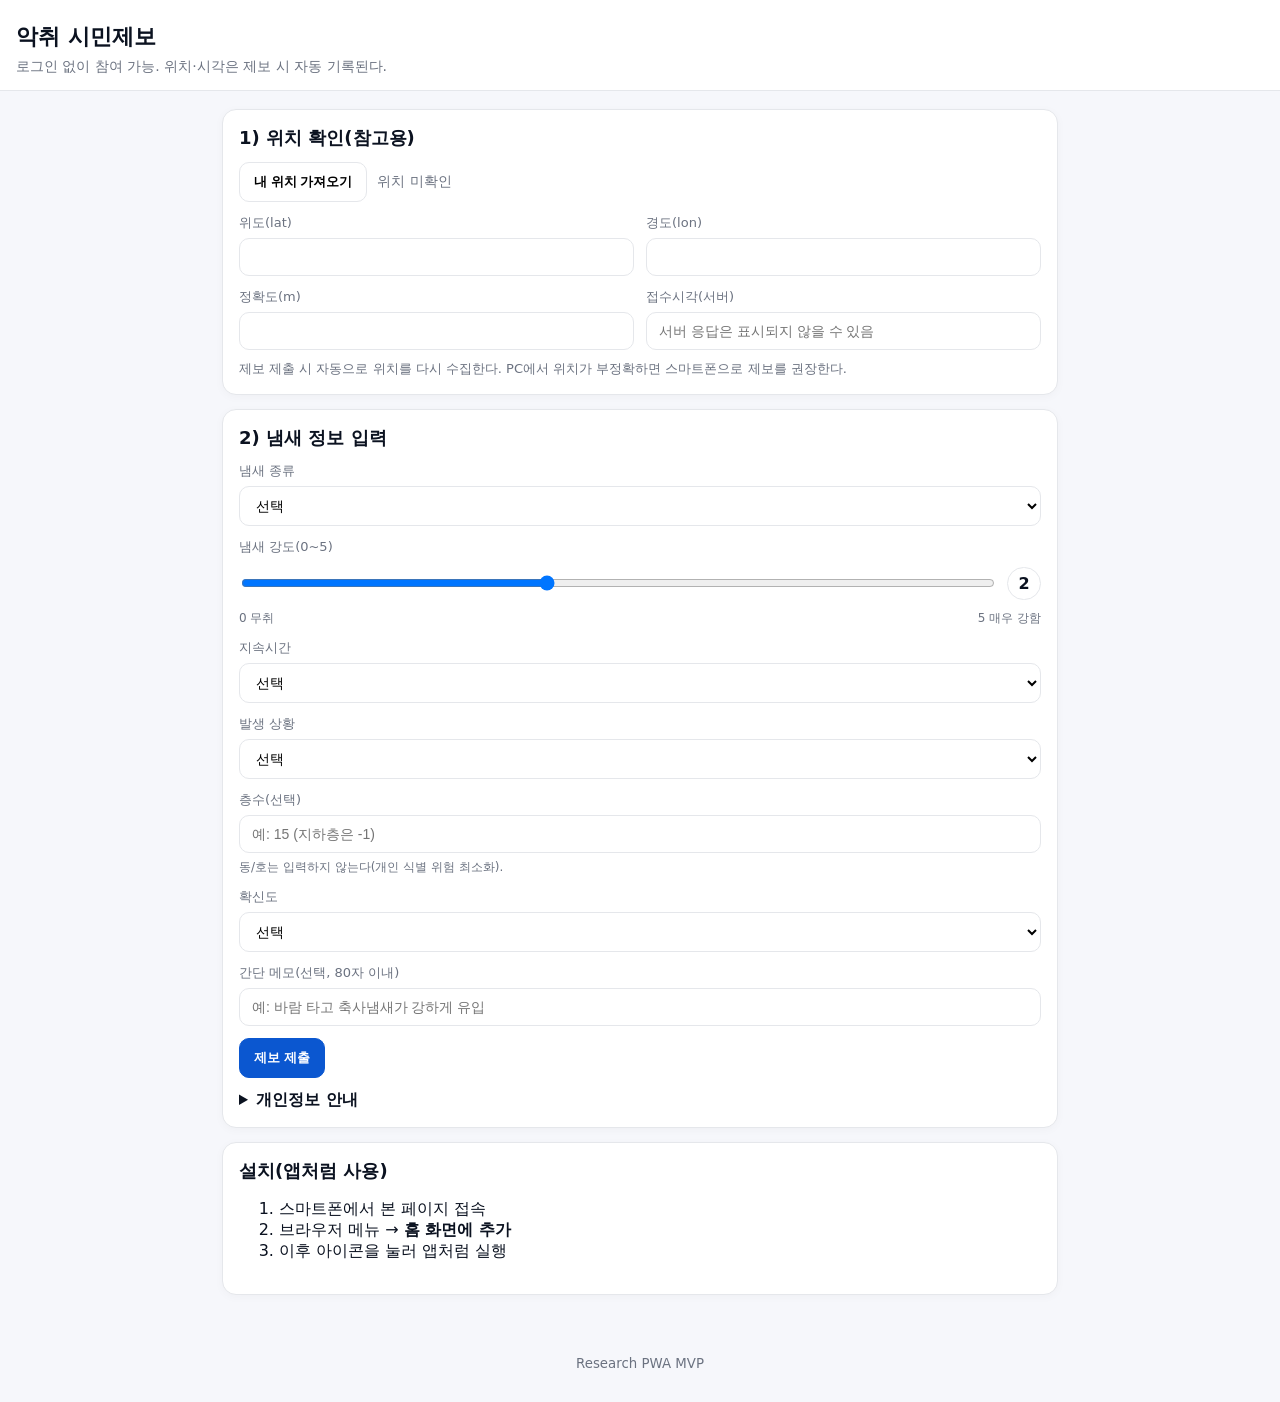
==== index.html @ 5e7ae0ad "Add files via upload" ====
<!doctype html>
<html lang="ko">
<head>
  <meta charset="utf-8" />
  <meta name="viewport" content="width=device-width,initial-scale=1" />
  <title>악취 시민제보</title>
  <link rel="apple-touch-icon" sizes="180x180" href="icon-180.png">
  <link rel="manifest" href="manifest.json" />
  <meta name="theme-color" content="#0b57d0" />
  <link rel="stylesheet" href="styles.css" />
</head>

<body>
  <header class="header">
    <h1>악취 시민제보</h1>
    <p class="sub">로그인 없이 참여 가능. 위치·시각은 제보 시 자동 기록된다.</p>
  </header>

  <main class="container">
    <!-- 1) 위치(참고용) -->
    <section class="card">
      <h2>1) 위치 확인(참고용)</h2>

      <div class="row">
        <button id="btnLocate" class="btn" type="button">내 위치 가져오기</button>
        <span id="locStatus" class="status">위치 미확인</span>
      </div>

      <div class="grid2">
        <div>
          <label>위도(lat)</label>
          <input id="lat" type="text" readonly />
        </div>
        <div>
          <label>경도(lon)</label>
          <input id="lon" type="text" readonly />
        </div>
        <div>
          <label>정확도(m)</label>
          <input id="acc" type="text" readonly />
        </div>
        <div>
          <label>접수시각(서버)</label>
          <input id="serverTime" type="text" readonly placeholder="서버 응답은 표시되지 않을 수 있음" />
        </div>
      </div>

      <p class="hint">제보 제출 시 자동으로 위치를 다시 수집한다. PC에서 위치가 부정확하면 스마트폰으로 제보를 권장한다.</p>
    </section>

    <!-- 2) 제보 입력 -->
    <section class="card">
      <h2>2) 냄새 정보 입력</h2>

      <div class="field">
        <label for="odorType">냄새 종류</label>
        <select id="odorType"></select>
      </div>

      <div class="field">
        <label>냄새 강도(0~5)</label>
        <div class="rangeRow">
          <input id="odorIntensity" type="range" min="0" max="5" step="1" value="2" />
          <span id="odorIntensityVal" class="pill">2</span>
        </div>
        <div class="rangeLegend">
          <span>0 무취</span>
          <span>5 매우 강함</span>
        </div>
      </div>

      <div class="field">
        <label for="durationCode">지속시간</label>
        <select id="durationCode"></select>
      </div>

      <div class="field">
        <label for="contextCode">발생 상황</label>
        <select id="contextCode"></select>
      </div>

      <!-- 층수(A안: 선택 입력) -->
      <div class="field">
        <label for="buildingFloor">층수(선택)</label>
        <input id="buildingFloor" type="number" inputmode="numeric" placeholder="예: 15 (지하층은 -1)" />
        <small class="note">동/호는 입력하지 않는다(개인 식별 위험 최소화).</small>
      </div>

      <div class="field">
        <label for="certaintyCode">확신도</label>
        <select id="certaintyCode"></select>
      </div>

      <div class="field">
        <label for="memoShort">간단 메모(선택, 80자 이내)</label>
        <input id="memoShort" type="text" maxlength="80" placeholder="예: 바람 타고 축사냄새가 강하게 유입" />
      </div>

      <div class="row">
        <button id="btnSubmit" class="btn primary" type="button">제보 제출</button>
        <span id="submitStatus" class="status"></span>
      </div>

      <details class="details">
        <summary>개인정보 안내</summary>
        <ul>
          <li>로그인/이름/연락처를 수집하지 않는다.</li>
          <li>위치(위·경도)와 제보 시각은 제보 처리 목적의 최소 정보로 저장된다.</li>
          <li>아파트의 경우 층수만 선택 입력 가능하며 동/호는 수집하지 않는다.</li>
        </ul>
      </details>
    </section>

    <!-- 설치 안내 -->
    <section class="card">
      <h2>설치(앱처럼 사용)</h2>
      <ol>
        <li>스마트폰에서 본 페이지 접속</li>
        <li>브라우저 메뉴 → <b>홈 화면에 추가</b></li>
        <li>이후 아이콘을 눌러 앱처럼 실행</li>
      </ol>
    </section>
  </main>

  <footer class="footer">
    <small>Research PWA MVP</small>
  </footer>

  <script src="app.js"></script>
</body>
</html>
---- styles.css ----
:root {
  --bg: #f6f7fb;
  --card: #ffffff;
  --text: #0b1220;
  --muted: #6b7280;
  --border: #e5e7eb;
  --primary: #0b57d0;
}

* { box-sizing: border-box; }
body {
  margin: 0;
  font-family: system-ui, -apple-system, Segoe UI, Roboto, "Noto Sans KR", sans-serif;
  color: var(--text);
  background: var(--bg);
}

.header {
  padding: 22px 16px 14px;
  border-bottom: 1px solid var(--border);
  background: #fff;
}
.header h1 { margin: 0 0 6px; font-size: 22px; }
.header .sub { margin: 0; color: var(--muted); font-size: 14px; }

.container {
  max-width: 860px;
  margin: 0 auto;
  padding: 18px 12px 30px;
}

.card {
  background: var(--card);
  border: 1px solid var(--border);
  border-radius: 14px;
  padding: 16px;
  margin-bottom: 14px;
  box-shadow: 0 2px 10px rgba(0,0,0,.03);
}

.card h2 { margin: 0 0 12px; font-size: 18px; }

.row {
  display: flex;
  align-items: center;
  gap: 10px;
  flex-wrap: wrap;
  margin-bottom: 12px;
}

.btn {
  border: 1px solid var(--border);
  background: #fff;
  padding: 10px 14px;
  border-radius: 10px;
  cursor: pointer;
  font-weight: 600;
}
.btn:disabled { opacity: .6; cursor: not-allowed; }

.btn.primary {
  border-color: var(--primary);
  background: var(--primary);
  color: #fff;
}

.status {
  color: var(--muted);
  font-size: 14px;
}
.status[data-kind="ok"] { color: #0f766e; }
.status[data-kind="err"] { color: #b91c1c; }
.status[data-kind="busy"] { color: #1d4ed8; }

.grid2 {
  display: grid;
  grid-template-columns: 1fr 1fr;
  gap: 12px;
}
@media (max-width: 640px) {
  .grid2 { grid-template-columns: 1fr; }
}

label { display: block; font-size: 13px; color: var(--muted); margin-bottom: 6px; }
input, select {
  width: 100%;
  padding: 10px 12px;
  border: 1px solid var(--border);
  border-radius: 10px;
  font-size: 14px;
  background: #fff;
}

.field { margin-bottom: 12px; }

.rangeRow {
  display: flex;
  align-items: center;
  gap: 10px;
}
.rangeRow input[type="range"] { flex: 1; }

.pill {
  min-width: 34px;
  text-align: center;
  border: 1px solid var(--border);
  border-radius: 999px;
  padding: 6px 10px;
  font-weight: 700;
  background: #fff;
}

.rangeLegend {
  display: flex;
  justify-content: space-between;
  font-size: 12px;
  color: var(--muted);
  margin-top: 6px;
}

.hint {
  margin: 10px 0 0;
  font-size: 13px;
  color: var(--muted);
}

.note {
  display: block;
  margin-top: 6px;
  color: var(--muted);
  font-size: 12px;
}

.details summary {
  cursor: pointer;
  font-weight: 700;
  margin-top: 10px;
}

.footer {
  text-align: center;
  color: var(--muted);
  padding: 14px 0 30px;
}
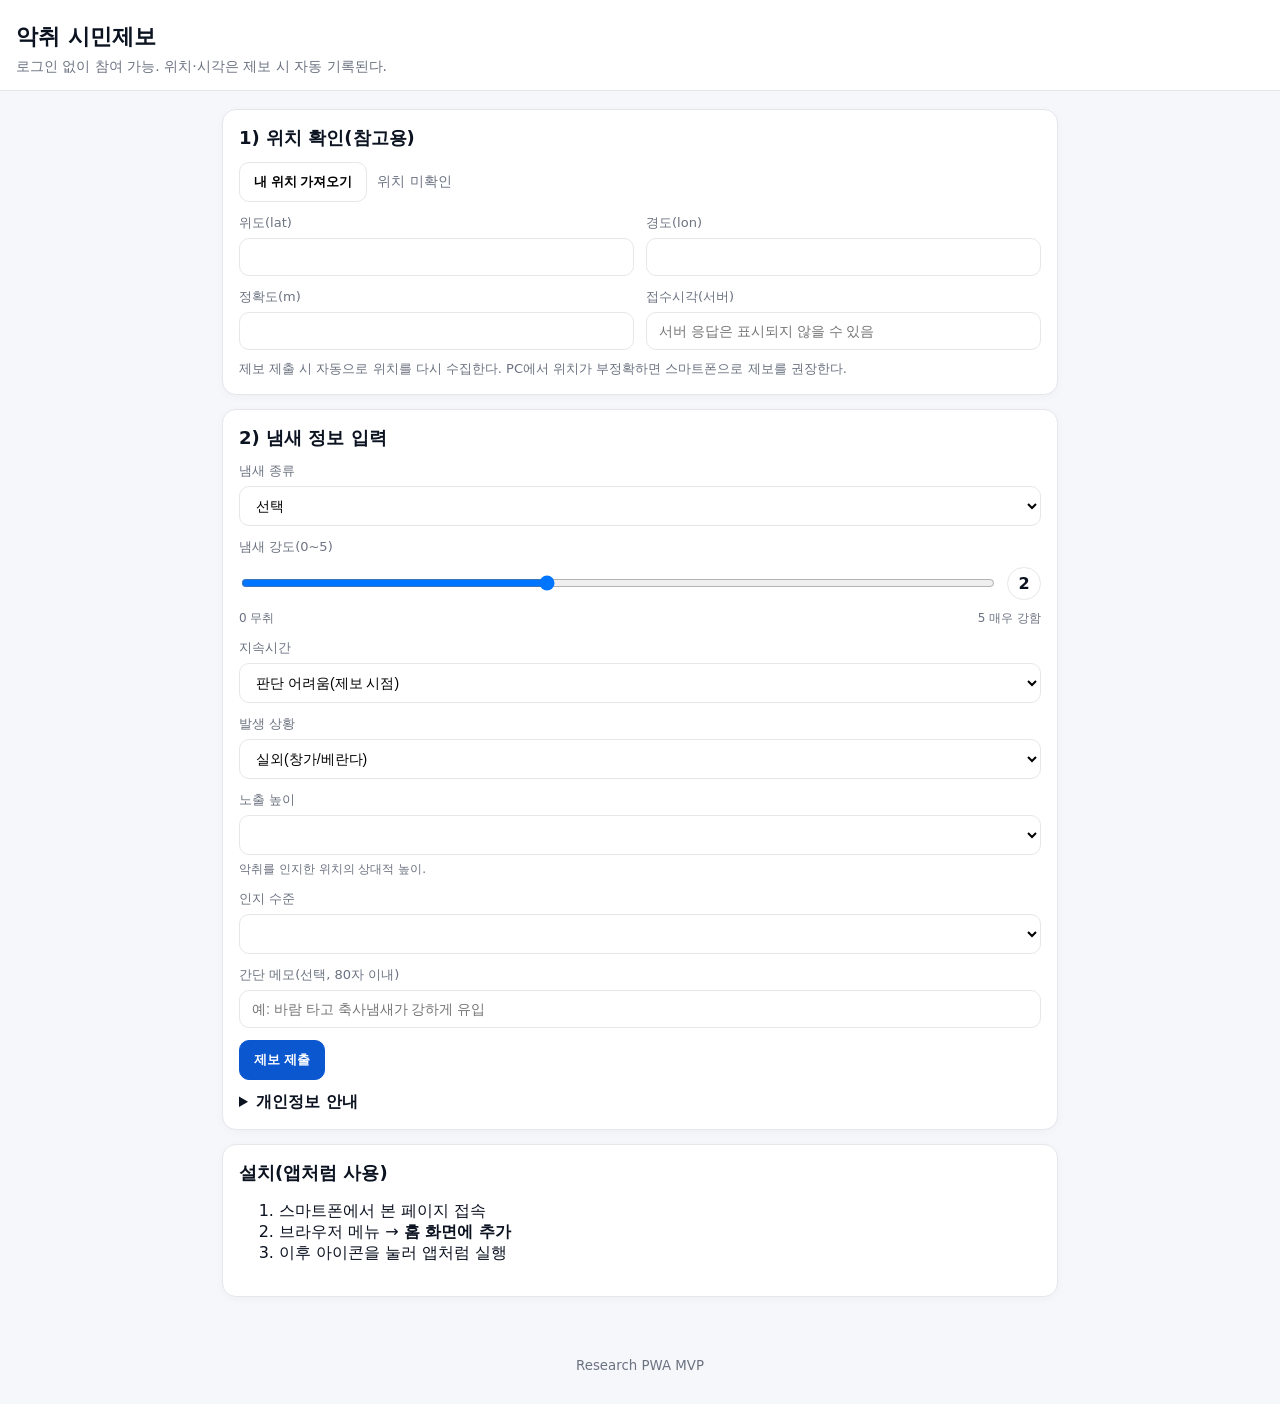
==== commit 0402a188: "Add files via upload" ====
--- a/index.html
+++ b/index.html
@@ -1,131 +1,132 @@
-<!doctype html>
-<html lang="ko">
-<head>
-  <meta charset="utf-8" />
-  <meta name="viewport" content="width=device-width,initial-scale=1" />
-  <title>악취 시민제보</title>
-  <link rel="apple-touch-icon" sizes="180x180" href="icon-180.png">
-  <link rel="manifest" href="manifest.json" />
-  <meta name="theme-color" content="#0b57d0" />
-  <link rel="stylesheet" href="styles.css" />
-</head>
-
-<body>
-  <header class="header">
-    <h1>악취 시민제보</h1>
-    <p class="sub">로그인 없이 참여 가능. 위치·시각은 제보 시 자동 기록된다.</p>
-  </header>
-
-  <main class="container">
-    <!-- 1) 위치(참고용) -->
-    <section class="card">
-      <h2>1) 위치 확인(참고용)</h2>
-
-      <div class="row">
-        <button id="btnLocate" class="btn" type="button">내 위치 가져오기</button>
-        <span id="locStatus" class="status">위치 미확인</span>
-      </div>
-
-      <div class="grid2">
-        <div>
-          <label>위도(lat)</label>
-          <input id="lat" type="text" readonly />
-        </div>
-        <div>
-          <label>경도(lon)</label>
-          <input id="lon" type="text" readonly />
-        </div>
-        <div>
-          <label>정확도(m)</label>
-          <input id="acc" type="text" readonly />
-        </div>
-        <div>
-          <label>접수시각(서버)</label>
-          <input id="serverTime" type="text" readonly placeholder="서버 응답은 표시되지 않을 수 있음" />
-        </div>
-      </div>
-
-      <p class="hint">제보 제출 시 자동으로 위치를 다시 수집한다. PC에서 위치가 부정확하면 스마트폰으로 제보를 권장한다.</p>
-    </section>
-
-    <!-- 2) 제보 입력 -->
-    <section class="card">
-      <h2>2) 냄새 정보 입력</h2>
-
-      <div class="field">
-        <label for="odorType">냄새 종류</label>
-        <select id="odorType"></select>
-      </div>
-
-      <div class="field">
-        <label>냄새 강도(0~5)</label>
-        <div class="rangeRow">
-          <input id="odorIntensity" type="range" min="0" max="5" step="1" value="2" />
-          <span id="odorIntensityVal" class="pill">2</span>
-        </div>
-        <div class="rangeLegend">
-          <span>0 무취</span>
-          <span>5 매우 강함</span>
-        </div>
-      </div>
-
-      <div class="field">
-        <label for="durationCode">지속시간</label>
-        <select id="durationCode"></select>
-      </div>
-
-      <div class="field">
-        <label for="contextCode">발생 상황</label>
-        <select id="contextCode"></select>
-      </div>
-
-      <!-- 층수(A안: 선택 입력) -->
-      <div class="field">
-        <label for="buildingFloor">층수(선택)</label>
-        <input id="buildingFloor" type="number" inputmode="numeric" placeholder="예: 15 (지하층은 -1)" />
-        <small class="note">동/호는 입력하지 않는다(개인 식별 위험 최소화).</small>
-      </div>
-
-      <div class="field">
-        <label for="certaintyCode">확신도</label>
-        <select id="certaintyCode"></select>
-      </div>
-
-      <div class="field">
-        <label for="memoShort">간단 메모(선택, 80자 이내)</label>
-        <input id="memoShort" type="text" maxlength="80" placeholder="예: 바람 타고 축사냄새가 강하게 유입" />
-      </div>
-
-      <div class="row">
-        <button id="btnSubmit" class="btn primary" type="button">제보 제출</button>
-        <span id="submitStatus" class="status"></span>
-      </div>
-
-      <details class="details">
-        <summary>개인정보 안내</summary>
-        <ul>
-          <li>로그인/이름/연락처를 수집하지 않는다.</li>
-          <li>위치(위·경도)와 제보 시각은 제보 처리 목적의 최소 정보로 저장된다.</li>
-          <li>아파트의 경우 층수만 선택 입력 가능하며 동/호는 수집하지 않는다.</li>
-        </ul>
-      </details>
-    </section>
-
-    <!-- 설치 안내 -->
-    <section class="card">
-      <h2>설치(앱처럼 사용)</h2>
-      <ol>
-        <li>스마트폰에서 본 페이지 접속</li>
-        <li>브라우저 메뉴 → <b>홈 화면에 추가</b></li>
-        <li>이후 아이콘을 눌러 앱처럼 실행</li>
-      </ol>
-    </section>
-  </main>
-
-  <footer class="footer">
-    <small>Research PWA MVP</small>
-  </footer>
-
-  <script src="app.js"></script>
-</body>
-</html>
+<!doctype html>
+<html lang="ko">
+<head>
+  <meta charset="utf-8" />
+  <meta name="viewport" content="width=device-width,initial-scale=1" />
+  <title>악취 시민제보</title>
+ <!-- iOS 홈 화면 아이콘 (정식) -->
+  <link rel="apple-touch-icon" sizes="180x180" href="/odor3355/icon-180.png">
+  <link rel="apple-touch-icon-precomposed" sizes="180x180" href="/odor3355/icon-180.png">
+  <link rel="manifest" href="manifest.json" />
+  <meta name="theme-color" content="#0b57d0" />
+  <link rel="stylesheet" href="styles.css" />
+</head>
+
+<body>
+  <header class="header">
+    <h1>악취 시민제보</h1>
+    <p class="sub">로그인 없이 참여 가능. 위치·시각은 제보 시 자동 기록된다.</p>
+  </header>
+
+  <main class="container">
+    <!-- 1) 위치(참고용) -->
+    <section class="card">
+      <h2>1) 위치 확인(참고용)</h2>
+
+      <div class="row">
+        <button id="btnLocate" class="btn" type="button">내 위치 가져오기</button>
+        <span id="locStatus" class="status">위치 미확인</span>
+      </div>
+
+      <div class="grid2">
+        <div>
+          <label>위도(lat)</label>
+          <input id="lat" type="text" readonly />
+        </div>
+        <div>
+          <label>경도(lon)</label>
+          <input id="lon" type="text" readonly />
+        </div>
+        <div>
+          <label>정확도(m)</label>
+          <input id="acc" type="text" readonly />
+        </div>
+        <div>
+          <label>접수시각(서버)</label>
+          <input id="serverTime" type="text" readonly placeholder="서버 응답은 표시되지 않을 수 있음" />
+        </div>
+      </div>
+
+      <p class="hint">제보 제출 시 자동으로 위치를 다시 수집한다. PC에서 위치가 부정확하면 스마트폰으로 제보를 권장한다.</p>
+    </section>
+
+    <!-- 2) 제보 입력 -->
+    <section class="card">
+      <h2>2) 냄새 정보 입력</h2>
+
+      <div class="field">
+        <label for="odorType">냄새 종류</label>
+        <select id="odorType"></select>
+      </div>
+
+      <div class="field">
+        <label>냄새 강도(0~5)</label>
+        <div class="rangeRow">
+          <input id="odorIntensity" type="range" min="0" max="5" step="1" value="2" />
+          <span id="odorIntensityVal" class="pill">2</span>
+        </div>
+        <div class="rangeLegend">
+          <span>0 무취</span>
+          <span>5 매우 강함</span>
+        </div>
+      </div>
+
+      <div class="field">
+        <label for="durationCode">지속시간</label>
+        <select id="durationCode"></select>
+      </div>
+
+      <div class="field">
+        <label for="contextCode">발생 상황</label>
+        <select id="contextCode"></select>
+      </div>
+
+      <div class="field">
+        <label for="exposureHeight">노출 높이</label>
+        <select id="exposureHeight"></select>
+        <small class="note">악취를 인지한 위치의 상대적 높이.</small>
+      </div>
+
+      <div class="field">
+        <label for="perceptionLevel">인지 수준</label>
+        <select id="perceptionLevel"></select>
+      </div>
+
+      <div class="field">
+        <label for="memoShort">간단 메모(선택, 80자 이내)</label>
+        <input id="memoShort" type="text" maxlength="80" placeholder="예: 바람 타고 축사냄새가 강하게 유입" />
+      </div>
+
+      <div class="row">
+        <button id="btnSubmit" class="btn primary" type="button">제보 제출</button>
+        <span id="submitStatus" class="status"></span>
+      </div>
+
+      <details class="details">
+        <summary>개인정보 안내</summary>
+        <ul>
+          <li>로그인/이름/연락처를 수집하지 않는다.</li>
+          <li>위치(위·경도)와 제보 시각은 제보 처리 목적의 최소 정보로 저장된다.</li>
+          <li>아파트의 경우 층수만 선택 입력 가능하며 동/호는 수집하지 않는다.</li>
+        </ul>
+      </details>
+    </section>
+
+    <!-- 설치 안내 -->
+    <section class="card">
+      <h2>설치(앱처럼 사용)</h2>
+      <ol>
+        <li>스마트폰에서 본 페이지 접속</li>
+        <li>브라우저 메뉴 → <b>홈 화면에 추가</b></li>
+        <li>이후 아이콘을 눌러 앱처럼 실행</li>
+      </ol>
+    </section>
+  </main>
+
+  <footer class="footer">
+    <small>Research PWA MVP</small>
+  </footer>
+
+  <script src="app.js"></script>
+</body>
+</html>
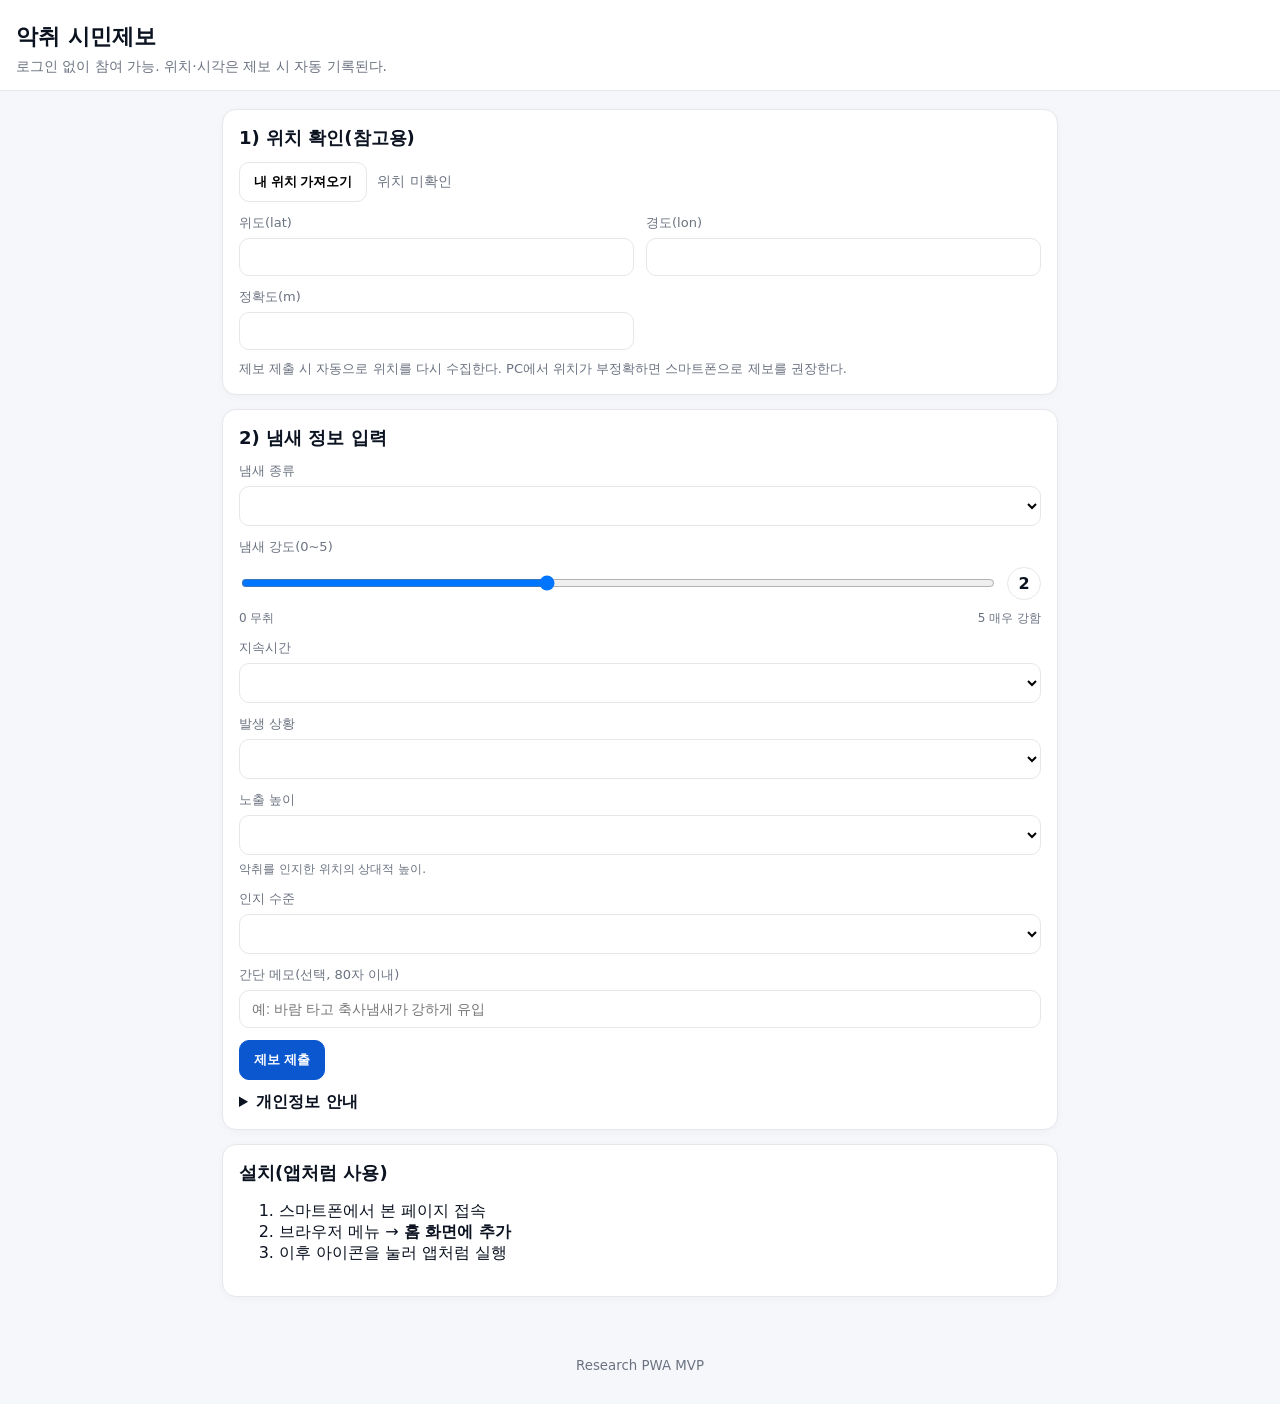
==== commit f089fa4a: "Add files via upload" ====
--- a/index.html
+++ b/index.html
@@ -41,10 +41,7 @@
           <label>정확도(m)</label>
           <input id="acc" type="text" readonly />
         </div>
-        <div>
-          <label>접수시각(서버)</label>
-          <input id="serverTime" type="text" readonly placeholder="서버 응답은 표시되지 않을 수 있음" />
-        </div>
+        
       </div>
 
       <p class="hint">제보 제출 시 자동으로 위치를 다시 수집한다. PC에서 위치가 부정확하면 스마트폰으로 제보를 권장한다.</p>
@@ -107,7 +104,7 @@
         <ul>
           <li>로그인/이름/연락처를 수집하지 않는다.</li>
           <li>위치(위·경도)와 제보 시각은 제보 처리 목적의 최소 정보로 저장된다.</li>
-          <li>아파트의 경우 층수만 선택 입력 가능하며 동/호는 수집하지 않는다.</li>
+          <li>노출 높이는 상대적 범주로만 수집하며 개인 식별 정보는 수집하지 않는다.</li>
         </ul>
       </details>
     </section>
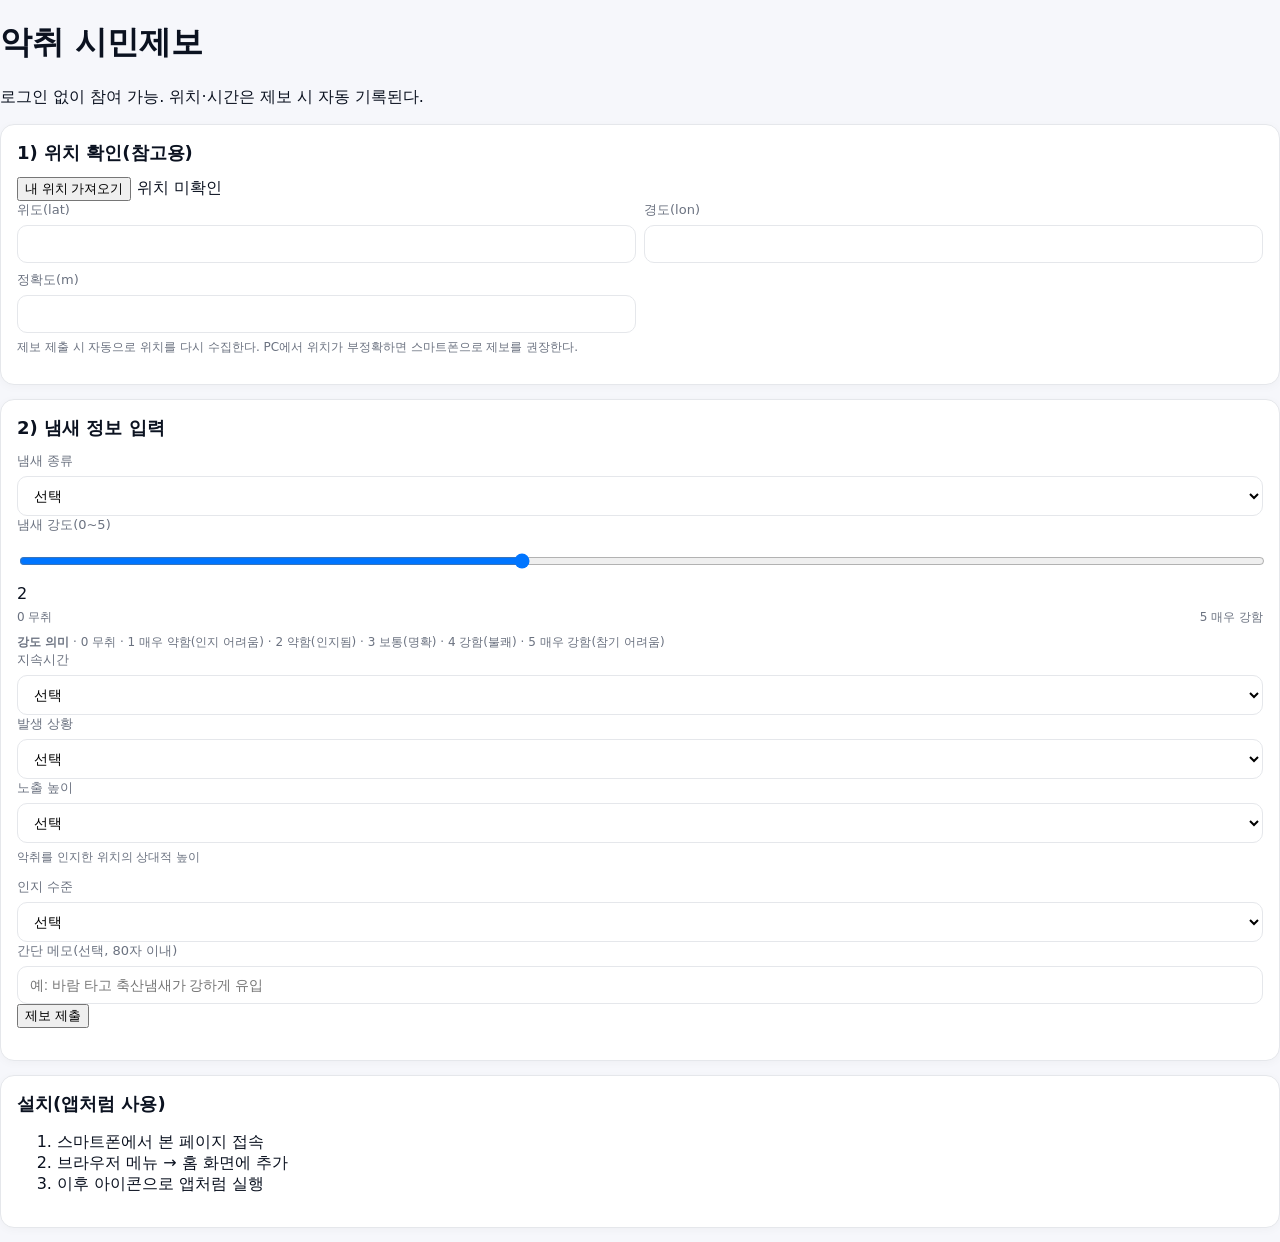
==== commit e9a285e4: "Add files via upload" ====
--- a/index.html
+++ b/index.html
@@ -1,128 +1,95 @@
-<!doctype html>
+<!DOCTYPE html>
 <html lang="ko">
 <head>
-  <meta charset="utf-8" />
-  <meta name="viewport" content="width=device-width,initial-scale=1" />
+  <meta charset="UTF-8" />
+  <meta name="viewport" content="width=device-width, initial-scale=1.0" />
   <title>악취 시민제보</title>
- <!-- iOS 홈 화면 아이콘 (정식) -->
-  <link rel="apple-touch-icon" sizes="180x180" href="/odor3355/icon-180.png">
-  <link rel="apple-touch-icon-precomposed" sizes="180x180" href="/odor3355/icon-180.png">
+  <link rel="stylesheet" href="styles.css" />
   <link rel="manifest" href="manifest.json" />
-  <meta name="theme-color" content="#0b57d0" />
-  <link rel="stylesheet" href="styles.css" />
 </head>
+<body>
+  <h1>악취 시민제보</h1>
+  <p class="sub">로그인 없이 참여 가능. 위치·시간은 제보 시 자동 기록된다.</p>
 
-<body>
-  <header class="header">
-    <h1>악취 시민제보</h1>
-    <p class="sub">로그인 없이 참여 가능. 위치·시각은 제보 시 자동 기록된다.</p>
-  </header>
+  <section class="card">
+    <h2>1) 위치 확인(참고용)</h2>
+    <button id="btnLocate">내 위치 가져오기</button>
+    <span id="locStatus">위치 미확인</span>
 
-  <main class="container">
-    <!-- 1) 위치(참고용) -->
-    <section class="card">
-      <h2>1) 위치 확인(참고용)</h2>
+    <div class="grid">
+      <div>
+        <label>위도(lat)</label>
+        <input id="lat" readonly />
+      </div>
+      <div>
+        <label>경도(lon)</label>
+        <input id="lon" readonly />
+      </div>
+      <div>
+        <label>정확도(m)</label>
+        <input id="acc" readonly />
+      </div>
+    </div>
 
-      <div class="row">
-        <button id="btnLocate" class="btn" type="button">내 위치 가져오기</button>
-        <span id="locStatus" class="status">위치 미확인</span>
-      </div>
+    <p class="note">
+      제보 제출 시 자동으로 위치를 다시 수집한다.
+      PC에서 위치가 부정확하면 스마트폰으로 제보를 권장한다.
+    </p>
+  </section>
 
-      <div class="grid2">
-        <div>
-          <label>위도(lat)</label>
-          <input id="lat" type="text" readonly />
-        </div>
-        <div>
-          <label>경도(lon)</label>
-          <input id="lon" type="text" readonly />
-        </div>
-        <div>
-          <label>정확도(m)</label>
-          <input id="acc" type="text" readonly />
-        </div>
-        
-      </div>
+  <section class="card">
+    <h2>2) 냄새 정보 입력</h2>
 
-      <p class="hint">제보 제출 시 자동으로 위치를 다시 수집한다. PC에서 위치가 부정확하면 스마트폰으로 제보를 권장한다.</p>
-    </section>
+    <label>냄새 종류</label>
+    <select id="odorType"></select>
 
-    <!-- 2) 제보 입력 -->
-    <section class="card">
-      <h2>2) 냄새 정보 입력</h2>
+    <label>냄새 강도(0~5)</label>
+    <input type="range" id="odorIntensity" min="0" max="5" value="2" />
+    <span id="odorIntensityVal">2</span>
 
-      <div class="field">
-        <label for="odorType">냄새 종류</label>
-        <select id="odorType"></select>
-      </div>
+    <div class="rangeLegend">
+      <span>0 무취</span>
+      <span>5 매우 강함</span>
+    </div>
 
-      <div class="field">
-        <label>냄새 강도(0~5)</label>
-        <div class="rangeRow">
-          <input id="odorIntensity" type="range" min="0" max="5" step="1" value="2" />
-          <span id="odorIntensityVal" class="pill">2</span>
-        </div>
-        <div class="rangeLegend">
-          <span>0 무취</span>
-          <span>5 매우 강함</span>
-        </div>
-      </div>
+    <div class="scaleNote">
+      <b>강도 의미</b> ·
+      0 무취 ·
+      1 매우 약함(인지 어려움) ·
+      2 약함(인지됨) ·
+      3 보통(명확) ·
+      4 강함(불쾌) ·
+      5 매우 강함(참기 어려움)
+    </div>
 
-      <div class="field">
-        <label for="durationCode">지속시간</label>
-        <select id="durationCode"></select>
-      </div>
+    <label>지속시간</label>
+    <select id="durationCode"></select>
 
-      <div class="field">
-        <label for="contextCode">발생 상황</label>
-        <select id="contextCode"></select>
-      </div>
+    <label>발생 상황</label>
+    <select id="contextCode"></select>
 
-      <div class="field">
-        <label for="exposureHeight">노출 높이</label>
-        <select id="exposureHeight"></select>
-        <small class="note">악취를 인지한 위치의 상대적 높이.</small>
-      </div>
+    <label>노출 높이</label>
+    <select id="exposureHeight"></select>
+    <p class="note">악취를 인지한 위치의 상대적 높이</p>
 
-      <div class="field">
-        <label for="perceptionLevel">인지 수준</label>
-        <select id="perceptionLevel"></select>
-      </div>
+    <label>인지 수준</label>
+    <select id="perceptionLevel"></select>
 
-      <div class="field">
-        <label for="memoShort">간단 메모(선택, 80자 이내)</label>
-        <input id="memoShort" type="text" maxlength="80" placeholder="예: 바람 타고 축사냄새가 강하게 유입" />
-      </div>
+    <label>간단 메모(선택, 80자 이내)</label>
+    <input id="memoShort" placeholder="예: 바람 타고 축산냄새가 강하게 유입" />
 
-      <div class="row">
-        <button id="btnSubmit" class="btn primary" type="button">제보 제출</button>
-        <span id="submitStatus" class="status"></span>
-      </div>
+    <button id="btnSubmit">제보 제출</button>
+    <p id="submitStatus"></p>
+  </section>
 
-      <details class="details">
-        <summary>개인정보 안내</summary>
-        <ul>
-          <li>로그인/이름/연락처를 수집하지 않는다.</li>
-          <li>위치(위·경도)와 제보 시각은 제보 처리 목적의 최소 정보로 저장된다.</li>
-          <li>노출 높이는 상대적 범주로만 수집하며 개인 식별 정보는 수집하지 않는다.</li>
-        </ul>
-      </details>
-    </section>
-
-    <!-- 설치 안내 -->
-    <section class="card">
-      <h2>설치(앱처럼 사용)</h2>
-      <ol>
-        <li>스마트폰에서 본 페이지 접속</li>
-        <li>브라우저 메뉴 → <b>홈 화면에 추가</b></li>
-        <li>이후 아이콘을 눌러 앱처럼 실행</li>
-      </ol>
-    </section>
-  </main>
-
-  <footer class="footer">
-    <small>Research PWA MVP</small>
-  </footer>
+  <section class="card">
+    <h2>설치(앱처럼 사용)</h2>
+    <ol>
+      <li>스마트폰에서 본 페이지 접속</li>
+      <li>브라우저 메뉴 → 홈 화면에 추가</li>
+      <li>이후 아이콘으로 앱처럼 실행</li>
+    </ol>
+  </section>
 
   <script src="app.js"></script>
 </body>
--- a/styles.css
+++ b/styles.css
@@ -7,7 +7,10 @@
   --primary: #0b57d0;
 }
 
-* { box-sizing: border-box; }
+* {
+  box-sizing: border-box;
+}
+
 body {
   margin: 0;
   font-family: system-ui, -apple-system, Segoe UI, Roboto, "Noto Sans KR", sans-serif;
@@ -15,14 +18,25 @@
   background: var(--bg);
 }
 
+/* ---------- Header ---------- */
 .header {
   padding: 22px 16px 14px;
   border-bottom: 1px solid var(--border);
   background: #fff;
 }
-.header h1 { margin: 0 0 6px; font-size: 22px; }
-.header .sub { margin: 0; color: var(--muted); font-size: 14px; }
-
+
+.header h1 {
+  margin: 0 0 6px;
+  font-size: 22px;
+}
+
+.header .sub {
+  margin: 0;
+  color: var(--muted);
+  font-size: 14px;
+}
+
+/* ---------- Layout ---------- */
 .container {
   max-width: 860px;
   margin: 0 auto;
@@ -38,8 +52,12 @@
   box-shadow: 0 2px 10px rgba(0,0,0,.03);
 }
 
-.card h2 { margin: 0 0 12px; font-size: 18px; }
-
+.card h2 {
+  margin: 0 0 12px;
+  font-size: 18px;
+}
+
+/* ---------- Row / Grid ---------- */
 .row {
   display: flex;
   align-items: center;
@@ -48,6 +66,32 @@
   margin-bottom: 12px;
 }
 
+/* 위치 정보 입력용 grid (의미부여 5줄 포함) */
+.grid {
+  display: grid;
+  grid-template-columns: 1fr 1fr;
+  gap: 8px;
+}
+
+@media (max-width: 640px) {
+  .grid {
+    grid-template-columns: 1fr;
+  }
+}
+
+.grid2 {
+  display: grid;
+  grid-template-columns: 1fr 1fr;
+  gap: 12px;
+}
+
+@media (max-width: 640px) {
+  .grid2 {
+    grid-template-columns: 1fr;
+  }
+}
+
+/* ---------- Buttons ---------- */
 .btn {
   border: 1px solid var(--border);
   background: #fff;
@@ -56,7 +100,11 @@
   cursor: pointer;
   font-weight: 600;
 }
-.btn:disabled { opacity: .6; cursor: not-allowed; }
+
+.btn:disabled {
+  opacity: .6;
+  cursor: not-allowed;
+}
 
 .btn.primary {
   border-color: var(--primary);
@@ -64,25 +112,38 @@
   color: #fff;
 }
 
+/* ---------- Status ---------- */
 .status {
   color: var(--muted);
   font-size: 14px;
 }
-.status[data-kind="ok"] { color: #0f766e; }
-.status[data-kind="err"] { color: #b91c1c; }
-.status[data-kind="busy"] { color: #1d4ed8; }
-
-.grid2 {
-  display: grid;
-  grid-template-columns: 1fr 1fr;
-  gap: 12px;
-}
-@media (max-width: 640px) {
-  .grid2 { grid-template-columns: 1fr; }
-}
-
-label { display: block; font-size: 13px; color: var(--muted); margin-bottom: 6px; }
-input, select {
+
+.status[data-kind="ok"] {
+  color: #0f766e;
+}
+
+.status[data-kind="err"] {
+  color: #b91c1c;
+}
+
+.status[data-kind="busy"] {
+  color: #1d4ed8;
+}
+
+/* ---------- Form ---------- */
+.field {
+  margin-bottom: 12px;
+}
+
+label {
+  display: block;
+  font-size: 13px;
+  color: var(--muted);
+  margin-bottom: 6px;
+}
+
+input,
+select {
   width: 100%;
   padding: 10px 12px;
   border: 1px solid var(--border);
@@ -91,14 +152,16 @@
   background: #fff;
 }
 
-.field { margin-bottom: 12px; }
-
+/* ---------- Range (냄새 강도) ---------- */
 .rangeRow {
   display: flex;
   align-items: center;
   gap: 10px;
 }
-.rangeRow input[type="range"] { flex: 1; }
+
+.rangeRow input[type="range"] {
+  flex: 1;
+}
 
 .pill {
   min-width: 34px;
@@ -118,25 +181,36 @@
   margin-top: 6px;
 }
 
+/* 냄새 강도(0~5) 의미 설명 */
+.scaleNote {
+  margin-top: 8px;
+  font-size: 12px;
+  color: var(--muted);
+  line-height: 1.4;
+}
+
+/* ---------- Text Helpers ---------- */
+.note {
+  display: block;
+  margin-top: 6px;
+  color: var(--muted);
+  font-size: 12px;
+}
+
 .hint {
   margin: 10px 0 0;
   font-size: 13px;
   color: var(--muted);
 }
 
-.note {
-  display: block;
-  margin-top: 6px;
-  color: var(--muted);
-  font-size: 12px;
-}
-
+/* ---------- Details ---------- */
 .details summary {
   cursor: pointer;
   font-weight: 700;
   margin-top: 10px;
 }
 
+/* ---------- Footer ---------- */
 .footer {
   text-align: center;
   color: var(--muted);
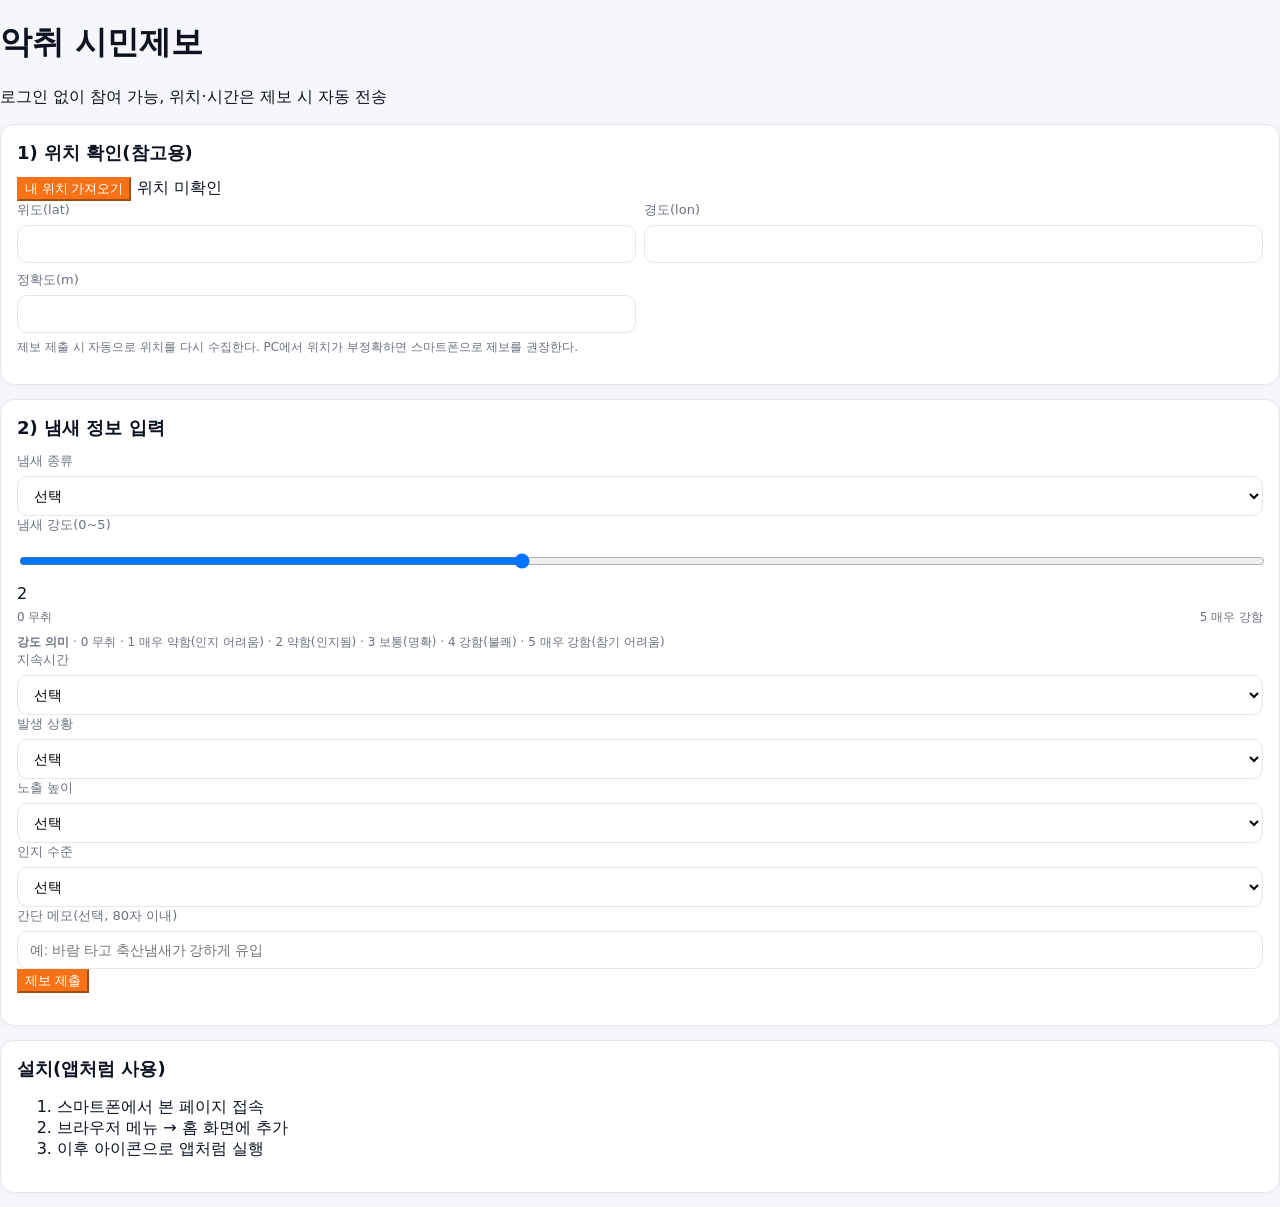
==== commit 6d279204: "Add files via upload" ====
--- a/index.html
+++ b/index.html
@@ -9,7 +9,7 @@
 </head>
 <body>
   <h1>악취 시민제보</h1>
-  <p class="sub">로그인 없이 참여 가능. 위치·시간은 제보 시 자동 기록된다.</p>
+  <p class="sub">로그인 없이 참여 가능, 위치·시간은 제보 시 자동 전송</p>
 
   <section class="card">
     <h2>1) 위치 확인(참고용)</h2>
@@ -70,7 +70,6 @@
 
     <label>노출 높이</label>
     <select id="exposureHeight"></select>
-    <p class="note">악취를 인지한 위치의 상대적 높이</p>
 
     <label>인지 수준</label>
     <select id="perceptionLevel"></select>
--- a/styles.css
+++ b/styles.css
@@ -66,7 +66,7 @@
   margin-bottom: 12px;
 }
 
-/* 위치 정보 입력용 grid (의미부여 5줄 포함) */
+/* 위치·좌표 입력용 grid (의미부여 5줄) */
 .grid {
   display: grid;
   grid-template-columns: 1fr 1fr;
@@ -95,21 +95,33 @@
 .btn {
   border: 1px solid var(--border);
   background: #fff;
-  padding: 10px 14px;
-  border-radius: 10px;
+  padding: 18px 20px;      /* 세로 높이 증가(기존보다 큼) */
+  min-height: 56px;        /* 터치 영역 확보 */
+  border-radius: 14px;
   cursor: pointer;
-  font-weight: 600;
-}
-
-.btn:disabled {
-  opacity: .6;
-  cursor: not-allowed;
-}
-
-.btn.primary {
-  border-color: var(--primary);
-  background: var(--primary);
-  color: #fff;
+  font-weight: 800;
+  font-size: 16px;
+}
+
+/* 내 위치 가져오기 / 제보 제출: 주황 계열 */
+#btnLocate,
+#btnSubmit {
+  background: #f97316;     /* 주황(밝음) */
+  color: #ffffff;
+  border-color: #f97316;
+}
+
+#btnLocate:hover,
+#btnSubmit:hover {
+  background: #ea580c;     /* 주황(진함) */
+  border-color: #ea580c;
+}
+
+/* 클릭(터치) 시 */
+#btnLocate:active,
+#btnSubmit:active {
+  background: #c2410c;
+  border-color: #c2410c;
 }
 
 /* ---------- Status ---------- */
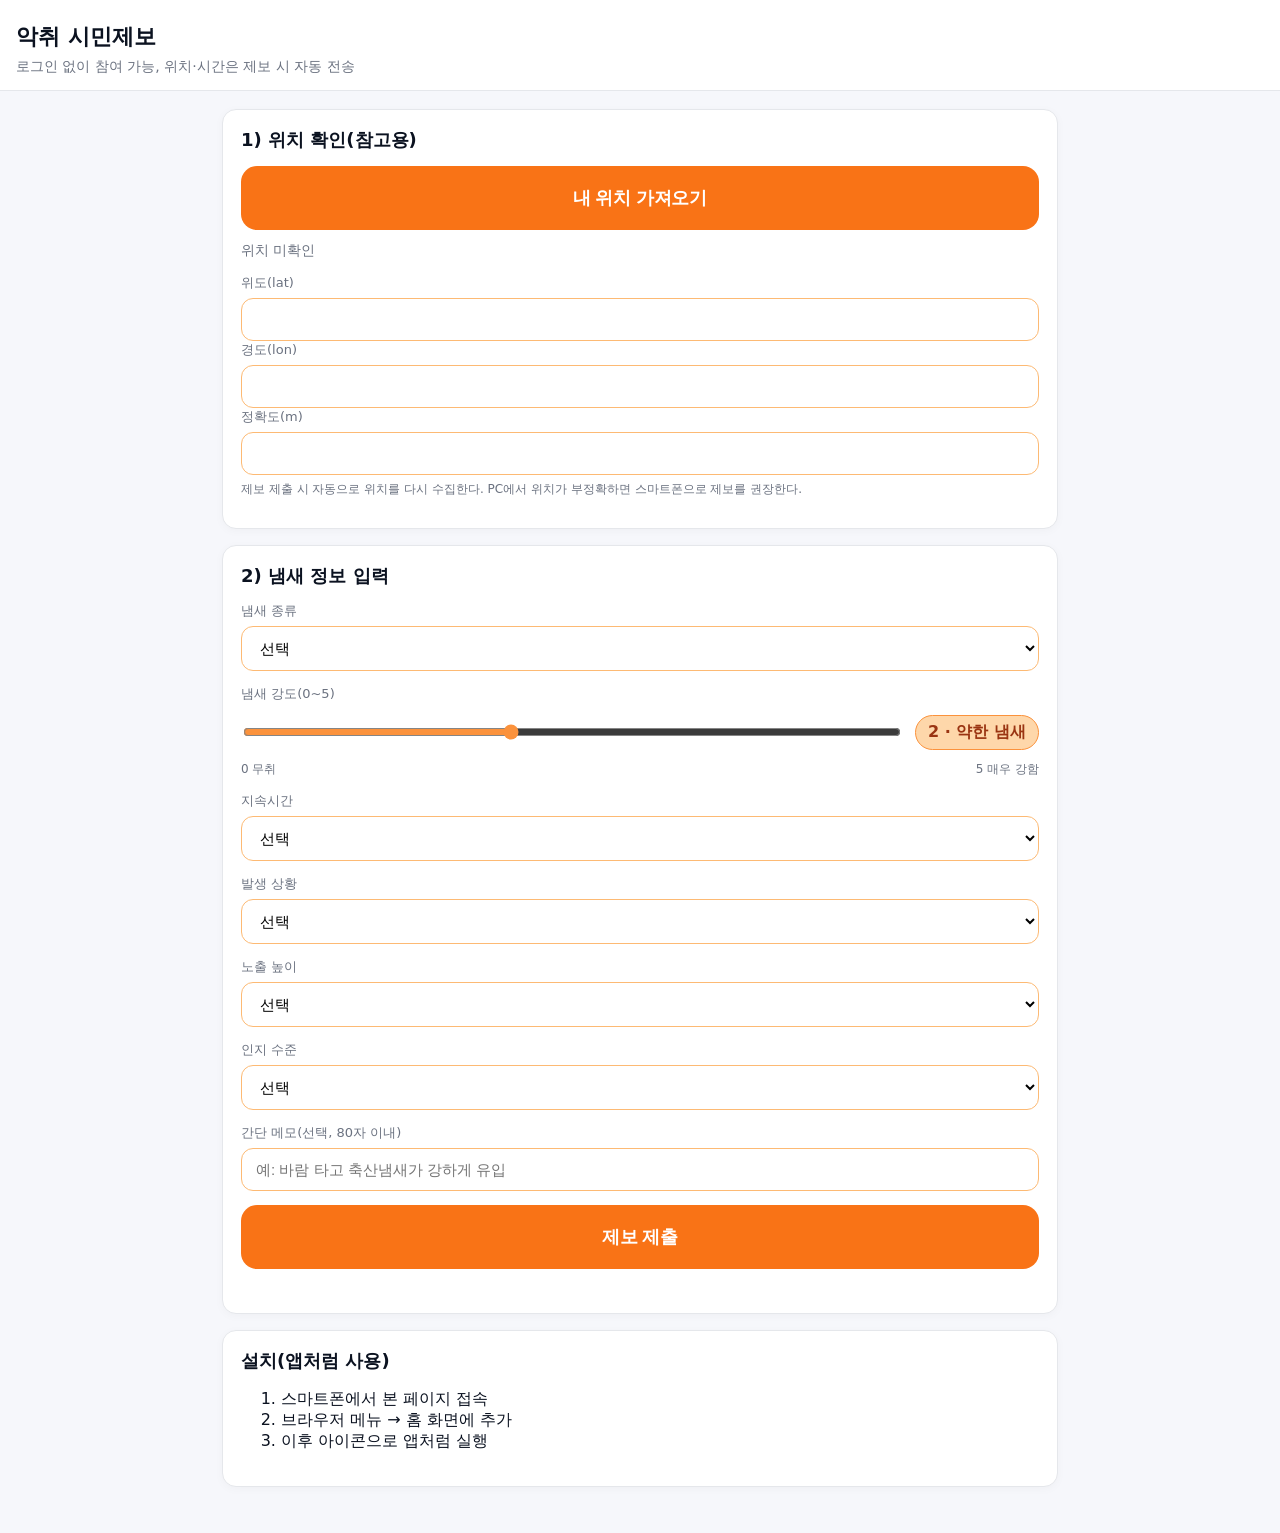
==== commit 1e4fdd88: "Add files via upload" ====
--- a/index.html
+++ b/index.html
@@ -7,88 +7,118 @@
   <link rel="stylesheet" href="styles.css" />
   <link rel="manifest" href="manifest.json" />
 </head>
+
 <body>
-  <h1>악취 시민제보</h1>
-  <p class="sub">로그인 없이 참여 가능, 위치·시간은 제보 시 자동 전송</p>
+  <!-- (권장) header 클래스를 쓰기 위해 감싸줌 -->
+  <header class="header">
+    <h1>악취 시민제보</h1>
+    <p class="sub">로그인 없이 참여 가능, 위치·시간은 제보 시 자동 전송</p>
+  </header>
 
-  <section class="card">
-    <h2>1) 위치 확인(참고용)</h2>
-    <button id="btnLocate">내 위치 가져오기</button>
-    <span id="locStatus">위치 미확인</span>
+  <main class="container">
+    <section class="card">
+      <h2>1) 위치 확인(참고용)</h2>
 
-    <div class="grid">
-      <div>
-        <label>위도(lat)</label>
-        <input id="lat" readonly />
+      <div class="row">
+        <!-- ✅ 버튼 스타일 적용 -->
+        <button id="btnLocate" class="btn primary" type="button">내 위치 가져오기</button>
+        <span id="locStatus" class="status">위치 미확인</span>
       </div>
-      <div>
-        <label>경도(lon)</label>
-        <input id="lon" readonly />
+
+      <div class="grid">
+        <div>
+          <label>위도(lat)</label>
+          <input id="lat" readonly />
+        </div>
+        <div>
+          <label>경도(lon)</label>
+          <input id="lon" readonly />
+        </div>
+        <div>
+          <label>정확도(m)</label>
+          <input id="acc" readonly />
+        </div>
       </div>
-      <div>
-        <label>정확도(m)</label>
-        <input id="acc" readonly />
+
+      <p class="note">
+        제보 제출 시 자동으로 위치를 다시 수집한다.
+        PC에서 위치가 부정확하면 스마트폰으로 제보를 권장한다.
+      </p>
+    </section>
+
+    <section class="card">
+      <h2>2) 냄새 정보 입력</h2>
+
+      <div class="field">
+        <label>냄새 종류</label>
+        <select id="odorType"></select>
       </div>
-    </div>
 
-    <p class="note">
-      제보 제출 시 자동으로 위치를 다시 수집한다.
-      PC에서 위치가 부정확하면 스마트폰으로 제보를 권장한다.
-    </p>
-  </section>
+      <div class="field">
+        <label>냄새 강도(0~5)</label>
+        <div class="rangeRow">
+          <input type="range" id="odorIntensity" min="0" max="5" value="2" />
+          <span id="odorIntensityVal" class="pill">2</span>
+        </div>
 
-  <section class="card">
-    <h2>2) 냄새 정보 입력</h2>
+        <div class="rangeLegend">
+          <span>0 무취</span>
+          <span>5 매우 강함</span>
+        </div>
 
-    <label>냄새 종류</label>
-    <select id="odorType"></select>
+        <!-- (유지) styles.css에서 display:none 처리하면 화면엔 안 보임 -->
+        <div class="scaleNote">
+          <b>강도 의미</b> ·
+          0 무취 ·
+          1 매우 약함(인지 어려움) ·
+          2 약함(인지됨) ·
+          3 보통(명확) ·
+          4 강함(불쾌) ·
+          5 매우 강함(참기 어려움)
+        </div>
+      </div>
 
-    <label>냄새 강도(0~5)</label>
-    <input type="range" id="odorIntensity" min="0" max="5" value="2" />
-    <span id="odorIntensityVal">2</span>
+      <div class="field">
+        <label>지속시간</label>
+        <select id="durationCode"></select>
+      </div>
 
-    <div class="rangeLegend">
-      <span>0 무취</span>
-      <span>5 매우 강함</span>
-    </div>
+      <div class="field">
+        <label>발생 상황</label>
+        <select id="contextCode"></select>
+      </div>
 
-    <div class="scaleNote">
-      <b>강도 의미</b> ·
-      0 무취 ·
-      1 매우 약함(인지 어려움) ·
-      2 약함(인지됨) ·
-      3 보통(명확) ·
-      4 강함(불쾌) ·
-      5 매우 강함(참기 어려움)
-    </div>
+      <div class="field">
+        <label>노출 높이</label>
+        <select id="exposureHeight"></select>
+      </div>
 
-    <label>지속시간</label>
-    <select id="durationCode"></select>
+      <div class="field">
+        <label>인지 수준</label>
+        <select id="perceptionLevel"></select>
+      </div>
 
-    <label>발생 상황</label>
-    <select id="contextCode"></select>
+      <div class="field">
+        <label>간단 메모(선택, 80자 이내)</label>
+        <input id="memoShort" placeholder="예: 바람 타고 축산냄새가 강하게 유입" maxlength="80" />
+      </div>
 
-    <label>노출 높이</label>
-    <select id="exposureHeight"></select>
+      <div class="row">
+        <!-- ✅ 버튼 스타일 적용 -->
+        <button id="btnSubmit" class="btn primary" type="button">제보 제출</button>
+        <span id="submitStatus" class="status"></span>
+      </div>
+    </section>
 
-    <label>인지 수준</label>
-    <select id="perceptionLevel"></select>
-
-    <label>간단 메모(선택, 80자 이내)</label>
-    <input id="memoShort" placeholder="예: 바람 타고 축산냄새가 강하게 유입" />
-
-    <button id="btnSubmit">제보 제출</button>
-    <p id="submitStatus"></p>
-  </section>
-
-  <section class="card">
-    <h2>설치(앱처럼 사용)</h2>
-    <ol>
-      <li>스마트폰에서 본 페이지 접속</li>
-      <li>브라우저 메뉴 → 홈 화면에 추가</li>
-      <li>이후 아이콘으로 앱처럼 실행</li>
-    </ol>
-  </section>
+    <section class="card">
+      <h2>설치(앱처럼 사용)</h2>
+      <ol>
+        <li>스마트폰에서 본 페이지 접속</li>
+        <li>브라우저 메뉴 → 홈 화면에 추가</li>
+        <li>이후 아이콘으로 앱처럼 실행</li>
+      </ol>
+    </section>
+  </main>
 
   <script src="app.js"></script>
 </body>
--- a/styles.css
+++ b/styles.css
@@ -4,7 +4,15 @@
   --text: #0b1220;
   --muted: #6b7280;
   --border: #e5e7eb;
-  --primary: #0b57d0;
+
+  /* 주황 테마 */
+  --primary: #f97316;           /* 버튼 기본 주황 */
+  --primary-hover: #ea580c;     /* hover */
+  --primary-active: #c2410c;    /* active */
+
+  /* 입력 테두리(옅은 주황) */
+  --form-border: #fdba74;
+  --form-border-focus: #fb923c;
 }
 
 * {
@@ -18,11 +26,13 @@
   background: var(--bg);
 }
 
-/* ---------- Header ---------- */
+/* ======================
+   Header
+====================== */
 .header {
   padding: 22px 16px 14px;
   border-bottom: 1px solid var(--border);
-  background: #fff;
+  background: #ffffff;
 }
 
 .header h1 {
@@ -36,7 +46,9 @@
   font-size: 14px;
 }
 
-/* ---------- Layout ---------- */
+/* ======================
+   Layout
+====================== */
 .container {
   max-width: 860px;
   margin: 0 auto;
@@ -47,42 +59,31 @@
   background: var(--card);
   border: 1px solid var(--border);
   border-radius: 14px;
-  padding: 16px;
-  margin-bottom: 14px;
-  box-shadow: 0 2px 10px rgba(0,0,0,.03);
+  padding: 18px;
+  margin-bottom: 16px;
+  box-shadow: 0 2px 10px rgba(0, 0, 0, 0.03);
 }
 
 .card h2 {
-  margin: 0 0 12px;
+  margin: 0 0 14px;
   font-size: 18px;
 }
 
-/* ---------- Row / Grid ---------- */
+/* ======================
+   Row / Grid
+====================== */
 .row {
   display: flex;
   align-items: center;
-  gap: 10px;
+  gap: 12px;
   flex-wrap: wrap;
-  margin-bottom: 12px;
-}
-
-/* 위치·좌표 입력용 grid (의미부여 5줄) */
-.grid {
-  display: grid;
-  grid-template-columns: 1fr 1fr;
-  gap: 8px;
-}
-
-@media (max-width: 640px) {
-  .grid {
-    grid-template-columns: 1fr;
-  }
+  margin-bottom: 14px;
 }
 
 .grid2 {
   display: grid;
   grid-template-columns: 1fr 1fr;
-  gap: 12px;
+  gap: 14px;
 }
 
 @media (max-width: 640px) {
@@ -91,62 +92,9 @@
   }
 }
 
-/* ---------- Buttons ---------- */
-.btn {
-  border: 1px solid var(--border);
-  background: #fff;
-  padding: 18px 20px;      /* 세로 높이 증가(기존보다 큼) */
-  min-height: 56px;        /* 터치 영역 확보 */
-  border-radius: 14px;
-  cursor: pointer;
-  font-weight: 800;
-  font-size: 16px;
-}
-
-/* 내 위치 가져오기 / 제보 제출: 주황 계열 */
-#btnLocate,
-#btnSubmit {
-  background: #f97316;     /* 주황(밝음) */
-  color: #ffffff;
-  border-color: #f97316;
-}
-
-#btnLocate:hover,
-#btnSubmit:hover {
-  background: #ea580c;     /* 주황(진함) */
-  border-color: #ea580c;
-}
-
-/* 클릭(터치) 시 */
-#btnLocate:active,
-#btnSubmit:active {
-  background: #c2410c;
-  border-color: #c2410c;
-}
-
-/* ---------- Status ---------- */
-.status {
-  color: var(--muted);
-  font-size: 14px;
-}
-
-.status[data-kind="ok"] {
-  color: #0f766e;
-}
-
-.status[data-kind="err"] {
-  color: #b91c1c;
-}
-
-.status[data-kind="busy"] {
-  color: #1d4ed8;
-}
-
-/* ---------- Form ---------- */
-.field {
-  margin-bottom: 12px;
-}
-
+/* ======================
+   Labels & Fields
+====================== */
 label {
   display: block;
   font-size: 13px;
@@ -154,21 +102,37 @@
   margin-bottom: 6px;
 }
 
+.field {
+  margin-bottom: 14px;
+}
+
+/* ======================
+   Input / Select (옅은 주황 테두리)
+====================== */
 input,
 select {
   width: 100%;
-  padding: 10px 12px;
-  border: 1px solid var(--border);
-  border-radius: 10px;
-  font-size: 14px;
-  background: #fff;
-}
-
-/* ---------- Range (냄새 강도) ---------- */
+  padding: 12px 14px;
+  border: 1px solid var(--form-border);
+  border-radius: 12px;
+  font-size: 15px;
+  background: #ffffff;
+  outline: none;
+}
+
+input:focus,
+select:focus {
+  border-color: var(--form-border-focus);
+  box-shadow: 0 0 0 3px rgba(251, 146, 60, 0.25);
+}
+
+/* ======================
+   Range Slider
+====================== */
 .rangeRow {
   display: flex;
   align-items: center;
-  gap: 10px;
+  gap: 12px;
 }
 
 .rangeRow input[type="range"] {
@@ -176,13 +140,13 @@
 }
 
 .pill {
-  min-width: 34px;
+  min-width: 40px;
   text-align: center;
-  border: 1px solid var(--border);
+  border: 1px solid var(--form-border);
   border-radius: 999px;
-  padding: 6px 10px;
-  font-weight: 700;
-  background: #fff;
+  padding: 6px 12px;
+  font-weight: 800;
+  background: #ffffff;
 }
 
 .rangeLegend {
@@ -193,15 +157,80 @@
   margin-top: 6px;
 }
 
-/* 냄새 강도(0~5) 의미 설명 */
+/* (요청 반영) 강도 의미 문구는 숨김 */
 .scaleNote {
-  margin-top: 8px;
-  font-size: 12px;
-  color: var(--muted);
+  display: none;
+}
+
+/* ======================
+   Buttons (둥근 사각형 + 주황 + 큰 높이)
+====================== */
+.btn {
+  width: 100%;                 /* 모바일에서 크게 */
+  min-height: 64px;            /* 세로 높이 확대 */
+  padding: 0 28px;
+
+  border-radius: 16px;         /* 둥근 사각형 */
+  border: none;
+
+  font-size: 18px;
+  font-weight: 800;
+  letter-spacing: -0.2px;
+
+  cursor: pointer;
+  transition: background-color 0.15s ease, transform 0.05s ease;
+}
+
+.btn.primary {
+  background-color: var(--primary);
+  color: #ffffff;
+}
+
+.btn.primary:hover {
+  background-color: var(--primary-hover);
+}
+
+.btn.primary:active {
+  background-color: var(--primary-active);
+  transform: scale(0.98);
+}
+
+.btn:disabled {
+  background-color: #fdba74;
+  color: #fff7ed;
+  cursor: not-allowed;
+}
+
+/* ======================
+   Status Text
+====================== */
+.status {
+  color: var(--muted);
+  font-size: 14px;
+}
+
+.status[data-kind="ok"] {
+  color: #0f766e;
+}
+
+.status[data-kind="err"] {
+  color: #b91c1c;
+}
+
+.status[data-kind="busy"] {
+  color: #1d4ed8;
+}
+
+/* ======================
+   Notes / Hints (요청 반영: 글씨 축소)
+====================== */
+.hint {
+  margin: 6px 0 0;
+  font-size: 11px;     /* 기존보다 축소 */
   line-height: 1.4;
-}
-
-/* ---------- Text Helpers ---------- */
+  color: var(--muted);
+}
+
 .note {
   display: block;
   margin-top: 6px;
@@ -209,20 +238,18 @@
   font-size: 12px;
 }
 
-.hint {
-  margin: 10px 0 0;
-  font-size: 13px;
-  color: var(--muted);
-}
-
-/* ---------- Details ---------- */
+/* ======================
+   Details
+====================== */
 .details summary {
   cursor: pointer;
   font-weight: 700;
   margin-top: 10px;
 }
 
-/* ---------- Footer ---------- */
+/* ======================
+   Footer
+====================== */
 .footer {
   text-align: center;
   color: var(--muted);
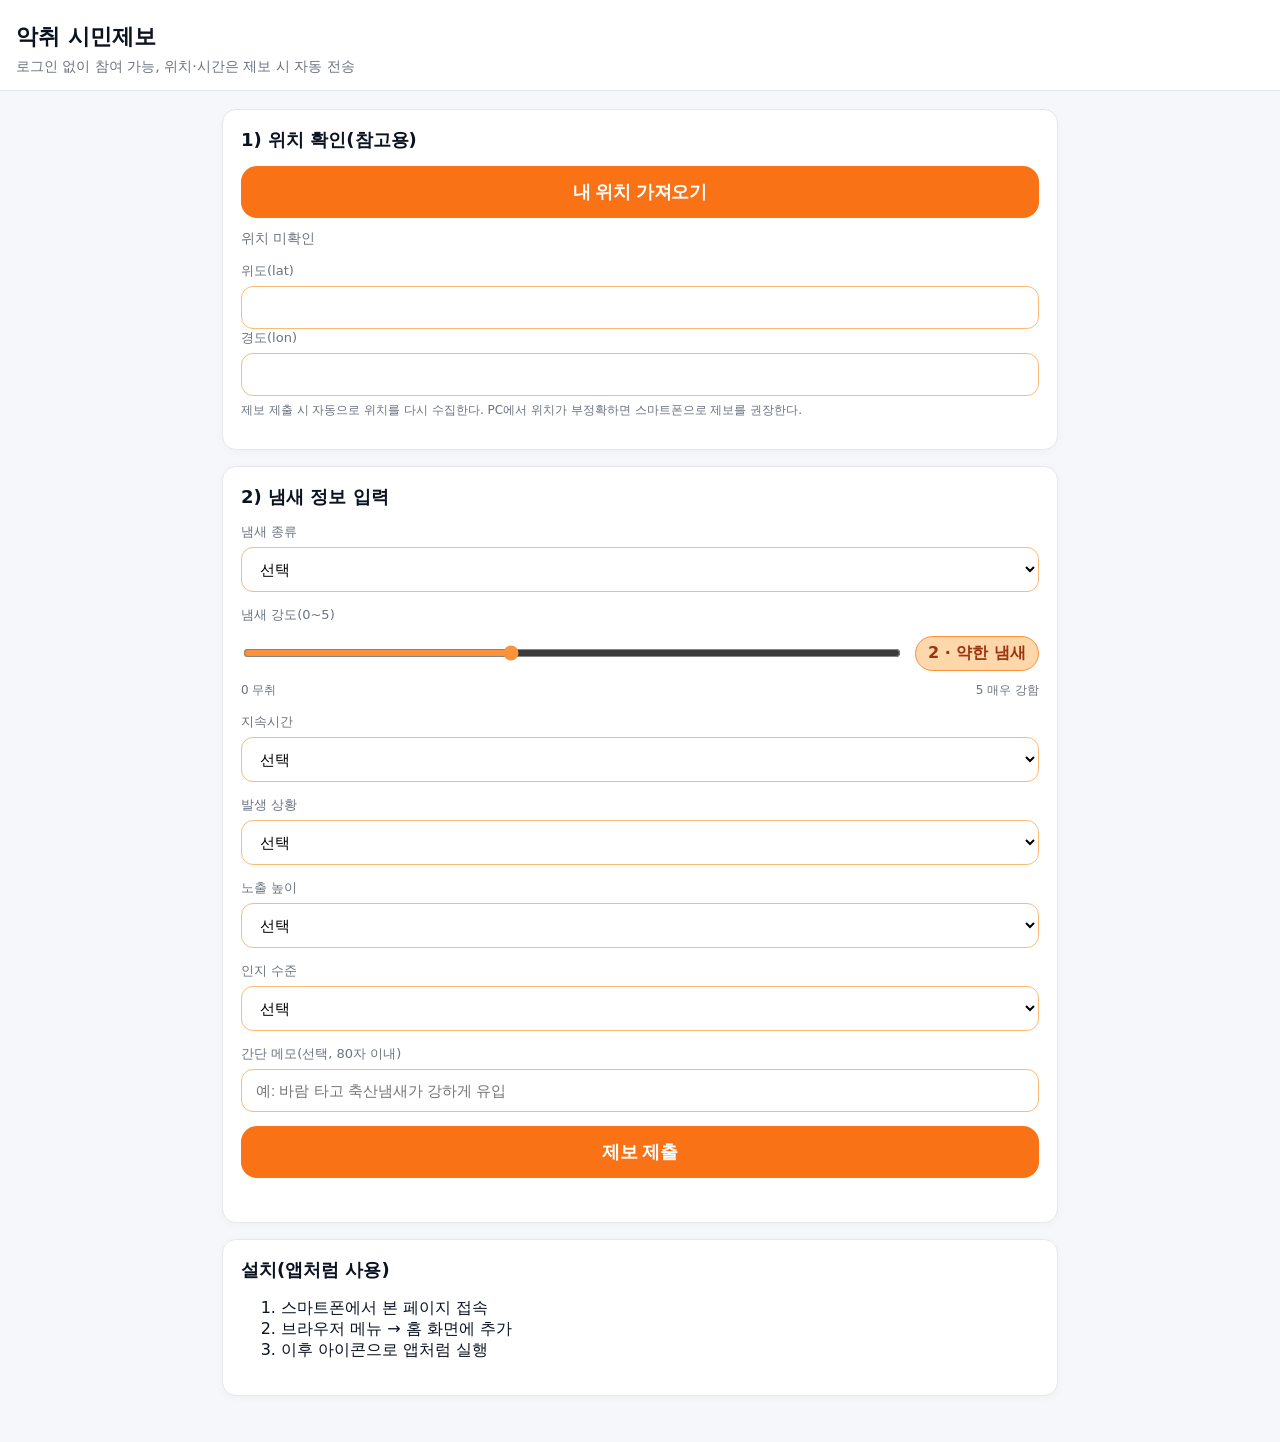
==== commit d037ae00: "Add files via upload" ====
--- a/index.html
+++ b/index.html
@@ -34,7 +34,7 @@
           <label>경도(lon)</label>
           <input id="lon" readonly />
         </div>
-        <div>
+        <div class="hideAcc">
           <label>정확도(m)</label>
           <input id="acc" readonly />
         </div>
--- a/styles.css
+++ b/styles.css
@@ -167,8 +167,8 @@
 ====================== */
 .btn {
   width: 100%;                 /* 모바일에서 크게 */
-  min-height: 64px;            /* 세로 높이 확대 */
-  padding: 0 28px;
+  min-height: 52px;            /* 세로 높이 확대 */
+  padding: 0 24px;
 
   border-radius: 16px;         /* 둥근 사각형 */
   border: none;
@@ -255,3 +255,9 @@
   color: var(--muted);
   padding: 14px 0 30px;
 }
+
+/* ======================
+   정확도(m) 화면 숨김 처리용
+   - index.html에서 정확도 블록 div에 class="hideAcc"만 추가하면 됨
+====================== */
+.hideAcc { display: none !important; }
